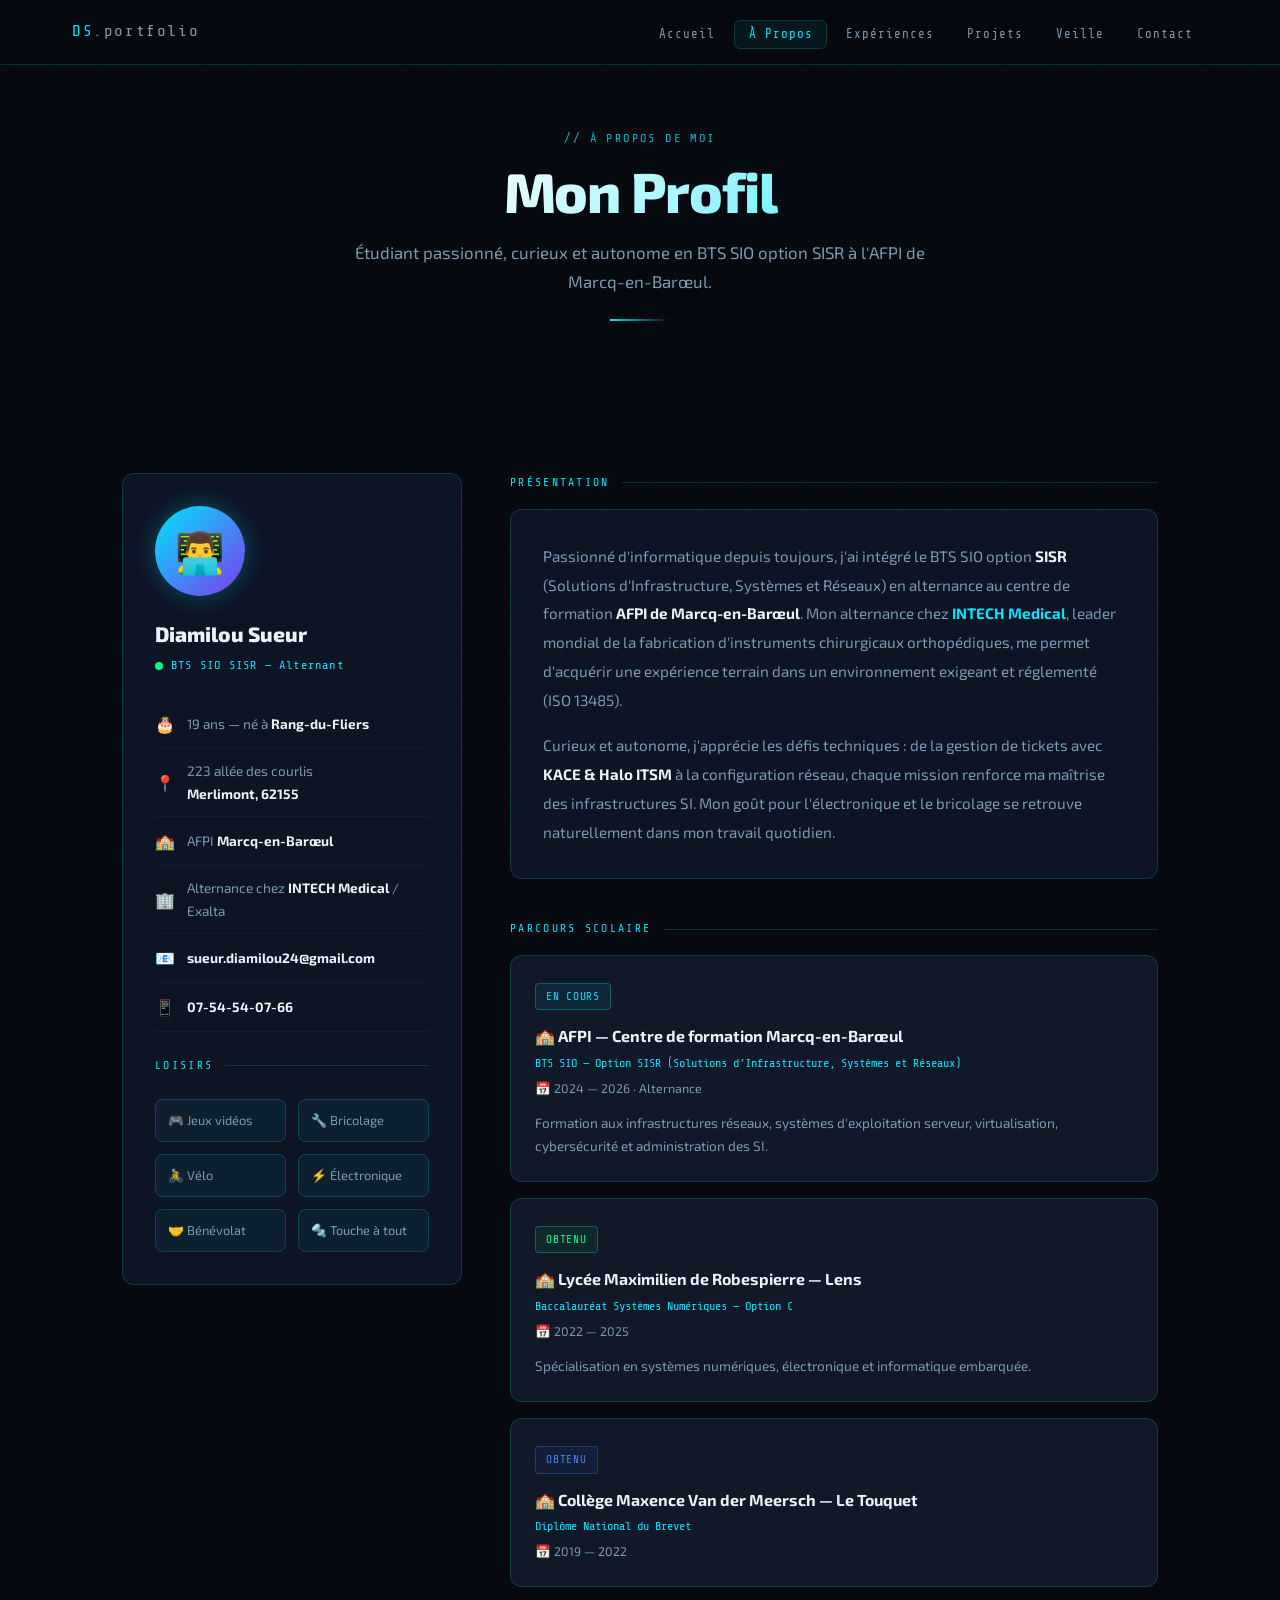
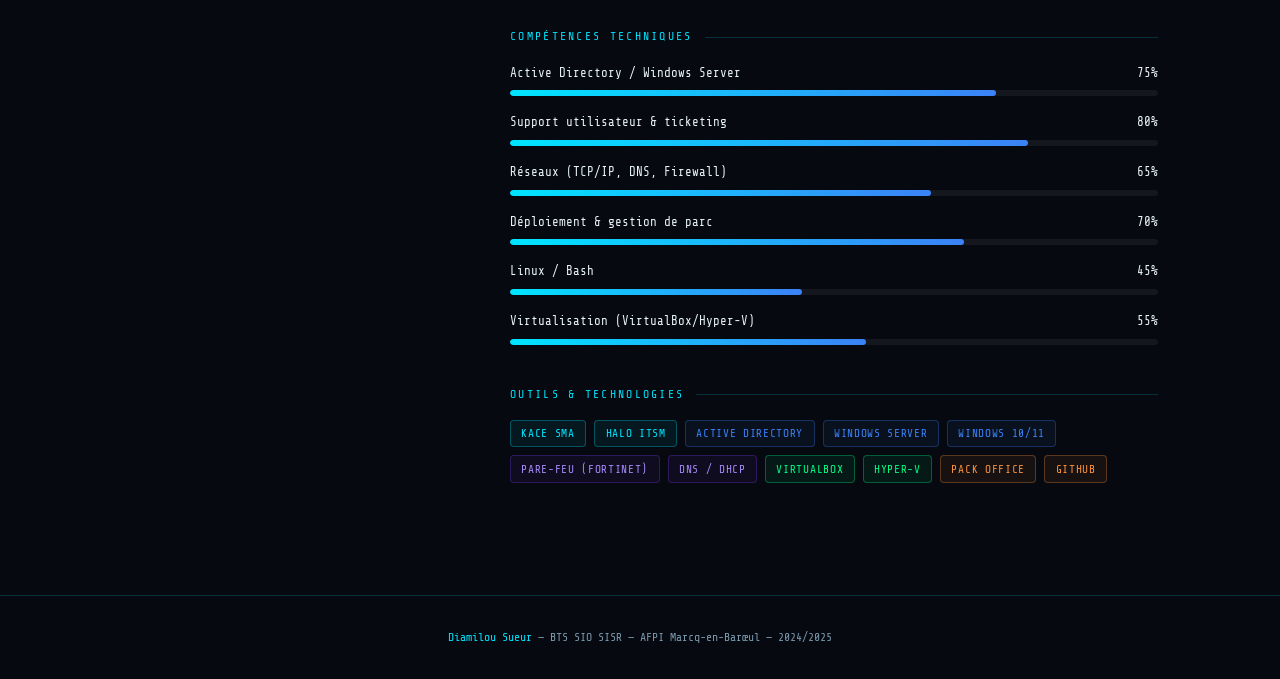
==== apropos.html @ cc088f73 "Add files via upload" ====
<!DOCTYPE html>
<html lang="fr">
<head>
  <meta charset="UTF-8" />
  <meta name="viewport" content="width=device-width, initial-scale=1.0" />
  <title>À Propos — Diamilou Sueur</title>
  <link rel="stylesheet" href="style.css" />
  <style>
    .profile-grid {
      display: grid;
      grid-template-columns: 340px 1fr;
      gap: 3rem;
      align-items: start;
      margin-top: 2rem;
    }
    /* PROFILE CARD */
    .profile-card {
      background: var(--bg-card);
      border: 1px solid var(--border);
      border-radius: var(--radius);
      padding: 2rem;
      position: sticky;
      top: 88px;
    }
    .avatar-wrap {
      width: 90px; height: 90px;
      border-radius: 50%;
      background: linear-gradient(135deg, var(--accent-cyan), var(--accent-violet));
      display: flex;
      align-items: center;
      justify-content: center;
      font-size: 2.5rem;
      margin-bottom: 1.25rem;
      box-shadow: 0 0 24px rgba(0,229,255,0.3);
    }
    .profile-name { font-weight: 800; font-size: 1.3rem; margin-bottom: 0.25rem; }
    .profile-role {
      font-family: var(--font-mono);
      font-size: 0.75rem;
      color: var(--accent-cyan);
      letter-spacing: 0.1em;
      margin-bottom: 1.5rem;
    }
    .profile-info-row {
      display: flex;
      align-items: center;
      gap: 0.75rem;
      padding: 0.65rem 0;
      border-bottom: 1px solid rgba(255,255,255,0.04);
      font-size: 0.85rem;
      color: var(--text-muted);
    }
    .profile-info-row:last-child { border-bottom: none; }
    .profile-info-row .icon { font-size: 1rem; flex-shrink: 0; width: 20px; text-align: center; }
    .profile-info-row strong { color: var(--text-primary); }

    /* HOBBIES */
    .hobby-grid {
      display: grid;
      grid-template-columns: 1fr 1fr;
      gap: 0.75rem;
      margin-top: 1.5rem;
    }
    .hobby-chip {
      background: rgba(0,229,255,0.06);
      border: 1px solid var(--border);
      border-radius: 8px;
      padding: 0.6rem 0.75rem;
      font-size: 0.8rem;
      color: var(--text-muted);
      display: flex;
      align-items: center;
      gap: 0.5rem;
      transition: all 0.2s;
    }
    .hobby-chip:hover {
      border-color: rgba(0,229,255,0.3);
      color: var(--text-primary);
    }

    /* SKILLS SECTION */
    .skills-block { margin-bottom: 2.5rem; }
    .skills-block-title {
      font-family: var(--font-mono);
      font-size: 0.72rem;
      letter-spacing: 0.2em;
      text-transform: uppercase;
      color: var(--accent-cyan);
      margin-bottom: 1rem;
      display: flex;
      align-items: center;
      gap: 0.75rem;
    }
    .skills-block-title::after {
      content: '';
      flex: 1;
      height: 1px;
      background: var(--border);
    }

    /* FORMATION BLOCK */
    .formation-card {
      background: var(--bg-card2);
      border: 1px solid var(--border);
      border-radius: var(--radius);
      padding: 1.5rem;
      margin-bottom: 1rem;
      transition: all 0.3s;
    }
    .formation-card:hover {
      border-color: rgba(0,229,255,0.3);
    }
    .formation-school {
      font-weight: 700;
      font-size: 1rem;
      margin-bottom: 0.2rem;
    }
    .formation-diploma {
      font-size: 0.85rem;
      color: var(--accent-cyan);
      font-family: var(--font-mono);
      font-size: 0.75rem;
      margin-bottom: 0.3rem;
    }
    .formation-period {
      font-size: 0.78rem;
      color: var(--text-muted);
    }
    .formation-loc {
      font-size: 0.78rem;
      color: var(--text-muted);
    }

    /* OS/TOOLS BADGES */
    .tools-wrap { display: flex; flex-wrap: wrap; gap: 0.5rem; margin-top: 0.75rem; }

    @media (max-width: 900px) {
      .profile-grid { grid-template-columns: 1fr; }
      .profile-card { position: static; }
    }
  </style>
</head>
<body>

<nav>
  <div class="nav-inner">
    <a class="nav-logo" href="index.html">DS<span>.portfolio</span></a>
    <ul class="nav-links">
      <li><a href="index.html">Accueil</a></li>
      <li><a href="apropos.html" class="active">À Propos</a></li>
      <li><a href="experiences.html">Expériences</a></li>
      <li><a href="projets.html">Projets</a></li>
      <li><a href="veille.html">Veille</a></li>
      <li><a href="contact.html">Contact</a></li>
    </ul>
    <div class="nav-burger" onclick="toggleMenu()"><span></span><span></span><span></span></div>
  </div>
</nav>

<main>
  <section class="page-hero">
    <div class="container">
      <div class="page-tag">// À propos de moi</div>
      <h1 class="page-title">Mon Profil</h1>
      <p class="page-sub">Étudiant passionné, curieux et autonome en BTS SIO option SISR à l'AFPI de Marcq-en-Barœul.</p>
      <div class="divider"></div>
    </div>
  </section>

  <section class="section">
    <div class="container">
      <div class="profile-grid">

        <!-- LEFT: Profile card -->
        <div class="animate-in">
          <div class="profile-card">
            <div class="avatar-wrap">👨‍💻</div>
            <div class="profile-name">Diamilou Sueur</div>
            <div class="profile-role"><span class="status-dot"></span>BTS SIO SISR — Alternant</div>

            <div class="profile-info-row">
              <span class="icon">🎂</span>
              <div>19 ans — né à <strong>Rang-du-Fliers</strong></div>
            </div>
            <div class="profile-info-row">
              <span class="icon">📍</span>
              <div>223 allée des courlis<br><strong>Merlimont, 62155</strong></div>
            </div>
            <div class="profile-info-row">
              <span class="icon">🏫</span>
              <div>AFPI <strong>Marcq-en-Barœul</strong></div>
            </div>
            <div class="profile-info-row">
              <span class="icon">🏢</span>
              <div>Alternance chez <strong>INTECH Medical</strong> / Exalta</div>
            </div>
            <div class="profile-info-row">
              <span class="icon">📧</span>
              <div style="word-break:break-all"><strong>sueur.diamilou24@gmail.com</strong></div>
            </div>
            <div class="profile-info-row">
              <span class="icon">📱</span>
              <div><strong>07-54-54-07-66</strong></div>
            </div>

            <!-- LOISIRS -->
            <div style="margin-top:1.5rem">
              <div class="skills-block-title">Loisirs</div>
              <div class="hobby-grid">
                <div class="hobby-chip">🎮 Jeux vidéos</div>
                <div class="hobby-chip">🔧 Bricolage</div>
                <div class="hobby-chip">🚴 Vélo</div>
                <div class="hobby-chip">⚡ Électronique</div>
                <div class="hobby-chip">🤝 Bénévolat</div>
                <div class="hobby-chip">🔩 Touche à tout</div>
              </div>
            </div>
          </div>
        </div>

        <!-- RIGHT: content -->
        <div>

          <!-- Présentation -->
          <div class="animate-in" style="margin-bottom:2.5rem">
            <div class="skills-block-title">Présentation</div>
            <div class="card">
              <p style="color:var(--text-muted); line-height:1.9; font-size:0.95rem;">
                Passionné d'informatique depuis toujours, j'ai intégré le BTS SIO option <strong style="color:var(--text-primary)">SISR</strong> 
                (Solutions d'Infrastructure, Systèmes et Réseaux) en alternance au centre de formation 
                <strong style="color:var(--text-primary)">AFPI de Marcq-en-Barœul</strong>. 
                Mon alternance chez <strong style="color:var(--accent-cyan)">INTECH Medical</strong>, leader mondial de la fabrication 
                d'instruments chirurgicaux orthopédiques, me permet d'acquérir une expérience terrain dans 
                un environnement exigeant et réglementé (ISO 13485).
              </p>
              <p style="color:var(--text-muted); line-height:1.9; font-size:0.95rem; margin-top:1rem;">
                Curieux et autonome, j'apprécie les défis techniques : de la gestion de tickets avec 
                <strong style="color:var(--text-primary)">KACE & Halo ITSM</strong> à la configuration réseau, 
                chaque mission renforce ma maîtrise des infrastructures SI. Mon goût pour l'électronique 
                et le bricolage se retrouve naturellement dans mon travail quotidien.
              </p>
            </div>
          </div>

          <!-- Formation -->
          <div class="animate-in" style="margin-bottom:2.5rem">
            <div class="skills-block-title">Parcours scolaire</div>

            <div class="formation-card">
              <div class="badge badge-cyan" style="margin-bottom:0.75rem">En cours</div>
              <div class="formation-school">🏫 AFPI — Centre de formation Marcq-en-Barœul</div>
              <div class="formation-diploma">BTS SIO — Option SISR (Solutions d'Infrastructure, Systèmes et Réseaux)</div>
              <div class="formation-period">📅 2024 — 2026 · Alternance</div>
              <div style="margin-top:0.75rem; font-size:0.85rem; color:var(--text-muted);">
                Formation aux infrastructures réseaux, systèmes d'exploitation serveur, virtualisation, 
                cybersécurité et administration des SI.
              </div>
            </div>

            <div class="formation-card">
              <div class="badge badge-green" style="margin-bottom:0.75rem">Obtenu</div>
              <div class="formation-school">🏫 Lycée Maximilien de Robespierre — Lens</div>
              <div class="formation-diploma">Baccalauréat Systèmes Numériques — Option C</div>
              <div class="formation-period">📅 2022 — 2025</div>
              <div style="margin-top:0.75rem; font-size:0.85rem; color:var(--text-muted);">
                Spécialisation en systèmes numériques, électronique et informatique embarquée.
              </div>
            </div>

            <div class="formation-card">
              <div class="badge badge-blue" style="margin-bottom:0.75rem">Obtenu</div>
              <div class="formation-school">🏫 Collège Maxence Van der Meersch — Le Touquet</div>
              <div class="formation-diploma">Diplôme National du Brevet</div>
              <div class="formation-period">📅 2019 — 2022</div>
            </div>
          </div>

          <!-- Compétences techniques -->
          <div class="animate-in">
            <div class="skills-block-title">Compétences techniques</div>

            <div class="skills-block">
              <div class="skill-bar-wrap">
                <div class="skill-label"><span>Active Directory / Windows Server</span><span>75%</span></div>
                <div class="skill-bar-bg"><div class="skill-bar-fill" data-width="75"></div></div>
              </div>
              <div class="skill-bar-wrap">
                <div class="skill-label"><span>Support utilisateur & ticketing</span><span>80%</span></div>
                <div class="skill-bar-bg"><div class="skill-bar-fill" data-width="80"></div></div>
              </div>
              <div class="skill-bar-wrap">
                <div class="skill-label"><span>Réseaux (TCP/IP, DNS, Firewall)</span><span>65%</span></div>
                <div class="skill-bar-bg"><div class="skill-bar-fill" data-width="65"></div></div>
              </div>
              <div class="skill-bar-wrap">
                <div class="skill-label"><span>Déploiement & gestion de parc</span><span>70%</span></div>
                <div class="skill-bar-bg"><div class="skill-bar-fill" data-width="70"></div></div>
              </div>
              <div class="skill-bar-wrap">
                <div class="skill-label"><span>Linux / Bash</span><span>45%</span></div>
                <div class="skill-bar-bg"><div class="skill-bar-fill" data-width="45"></div></div>
              </div>
              <div class="skill-bar-wrap">
                <div class="skill-label"><span>Virtualisation (VirtualBox/Hyper-V)</span><span>55%</span></div>
                <div class="skill-bar-bg"><div class="skill-bar-fill" data-width="55"></div></div>
              </div>
            </div>

            <div class="skills-block-title" style="margin-top:2rem">Outils & technologies</div>
            <div class="tools-wrap">
              <span class="badge badge-cyan">KACE SMA</span>
              <span class="badge badge-cyan">Halo ITSM</span>
              <span class="badge badge-blue">Active Directory</span>
              <span class="badge badge-blue">Windows Server</span>
              <span class="badge badge-blue">Windows 10/11</span>
              <span class="badge badge-violet">Pare-feu (Fortinet)</span>
              <span class="badge badge-violet">DNS / DHCP</span>
              <span class="badge badge-green">VirtualBox</span>
              <span class="badge badge-green">Hyper-V</span>
              <span class="badge badge-orange">Pack Office</span>
              <span class="badge badge-orange">GitHub</span>
            </div>
          </div>

        </div>
      </div>
    </div>
  </section>
</main>

<footer>
  <div class="container">
    <span>Diamilou Sueur</span> — BTS SIO SISR — AFPI Marcq-en-Barœul — 2024/2025
  </div>
</footer>

<script>
  function toggleMenu() {
    document.querySelector('.nav-links').classList.toggle('open');
  }
  const observer = new IntersectionObserver((entries) => {
    entries.forEach(e => { if (e.isIntersecting) e.target.classList.add('visible'); });
  }, { threshold: 0.1 });
  document.querySelectorAll('.animate-in').forEach(el => observer.observe(el));

  // Skill bars
  const barObserver = new IntersectionObserver((entries) => {
    entries.forEach(e => {
      if (e.isIntersecting) {
        e.target.querySelectorAll('.skill-bar-fill').forEach(bar => {
          bar.style.width = bar.dataset.width + '%';
        });
      }
    });
  }, { threshold: 0.3 });
  document.querySelectorAll('.skills-block').forEach(b => barObserver.observe(b));
</script>
</body>
</html>
---- style.css ----
/* ===========================
   DIAMILOU SUEUR — PORTFOLIO
   BTS SIO SISR — AFPI LILLE
   =========================== */

@import url('https://fonts.googleapis.com/css2?family=Share+Tech+Mono&family=Exo+2:wght@300;400;600;700;800&family=Space+Mono:wght@400;700&display=swap');

:root {
  --bg-deep:       #06090f;
  --bg-card:       #0d1424;
  --bg-card2:      #111827;
  --accent-cyan:   #00e5ff;
  --accent-blue:   #3b82f6;
  --accent-violet: #7c3aed;
  --accent-green:  #00ff88;
  --text-primary:  #e8f4f8;
  --text-muted:    #7a9ab0;
  --border:        rgba(0,229,255,0.18);
  --glow:          0 0 20px rgba(0,229,255,0.25);
  --radius:        12px;
  --font-mono:     'Share Tech Mono', monospace;
  --font-body:     'Exo 2', sans-serif;
}

*, *::before, *::after { box-sizing: border-box; margin: 0; padding: 0; }

html { scroll-behavior: smooth; }

body {
  background: var(--bg-deep);
  color: var(--text-primary);
  font-family: var(--font-body);
  font-size: 16px;
  line-height: 1.7;
  min-height: 100vh;
  overflow-x: hidden;
}

/* GRID BACKGROUND */
body::before {
  content: '';
  position: fixed;
  inset: 0;
  background-image:
    linear-gradient(rgba(0,229,255,0.03) 1px, transparent 1px),
    linear-gradient(90deg, rgba(0,229,255,0.03) 1px, transparent 1px);
  background-size: 50px 50px;
  pointer-events: none;
  z-index: 0;
}

/* =====================
   NAVIGATION
   ===================== */
nav {
  position: fixed;
  top: 0; left: 0; right: 0;
  z-index: 100;
  background: rgba(6,9,15,0.92);
  backdrop-filter: blur(16px);
  border-bottom: 1px solid var(--border);
}

.nav-inner {
  max-width: 1200px;
  margin: 0 auto;
  padding: 0 2rem;
  display: flex;
  align-items: center;
  justify-content: space-between;
  height: 64px;
}

.nav-logo {
  font-family: var(--font-mono);
  font-size: 1rem;
  color: var(--accent-cyan);
  text-decoration: none;
  letter-spacing: 0.1em;
}

.nav-logo span { color: var(--text-muted); }

.nav-links {
  display: flex;
  gap: 0.25rem;
  list-style: none;
}

.nav-links a {
  font-family: var(--font-mono);
  font-size: 0.78rem;
  color: var(--text-muted);
  text-decoration: none;
  padding: 0.4rem 0.85rem;
  border-radius: 6px;
  letter-spacing: 0.08em;
  transition: all 0.2s ease;
  border: 1px solid transparent;
}

.nav-links a:hover,
.nav-links a.active {
  color: var(--accent-cyan);
  border-color: var(--border);
  background: rgba(0,229,255,0.06);
}

.nav-burger {
  display: none;
  flex-direction: column;
  gap: 5px;
  cursor: pointer;
  padding: 4px;
}
.nav-burger span {
  display: block;
  width: 24px; height: 2px;
  background: var(--accent-cyan);
  transition: all 0.3s;
}

/* =====================
   LAYOUT
   ===================== */
main {
  position: relative;
  z-index: 1;
  padding-top: 64px;
}

.container {
  max-width: 1100px;
  margin: 0 auto;
  padding: 0 2rem;
}

/* =====================
   PAGE HERO
   ===================== */
.page-hero {
  padding: 4rem 0 3rem;
  text-align: center;
}

.page-tag {
  font-family: var(--font-mono);
  font-size: 0.75rem;
  color: var(--accent-cyan);
  letter-spacing: 0.2em;
  text-transform: uppercase;
  margin-bottom: 0.75rem;
  opacity: 0.8;
}

.page-title {
  font-family: 'Exo 2', sans-serif;
  font-weight: 800;
  font-size: clamp(2rem, 5vw, 3.5rem);
  line-height: 1.1;
  letter-spacing: -0.02em;
  background: linear-gradient(135deg, #fff 30%, var(--accent-cyan) 100%);
  -webkit-background-clip: text;
  -webkit-text-fill-color: transparent;
  background-clip: text;
  margin-bottom: 1rem;
}

.page-sub {
  font-size: 1.05rem;
  color: var(--text-muted);
  max-width: 600px;
  margin: 0 auto;
}

/* =====================
   DIVIDER
   ===================== */
.divider {
  width: 60px;
  height: 2px;
  background: linear-gradient(90deg, var(--accent-cyan), transparent);
  margin: 1.5rem auto;
}

/* =====================
   CARDS
   ===================== */
.card {
  background: var(--bg-card);
  border: 1px solid var(--border);
  border-radius: var(--radius);
  padding: 2rem;
  position: relative;
  overflow: hidden;
  transition: border-color 0.3s, transform 0.3s, box-shadow 0.3s;
}

.card::before {
  content: '';
  position: absolute;
  top: 0; left: 0; right: 0;
  height: 2px;
  background: linear-gradient(90deg, transparent, var(--accent-cyan), transparent);
  opacity: 0;
  transition: opacity 0.3s;
}

.card:hover {
  border-color: rgba(0,229,255,0.4);
  transform: translateY(-3px);
  box-shadow: var(--glow);
}

.card:hover::before { opacity: 1; }

.card-grid {
  display: grid;
  grid-template-columns: repeat(auto-fill, minmax(300px, 1fr));
  gap: 1.5rem;
  margin: 2rem 0;
}

/* =====================
   BADGE / TAGS
   ===================== */
.badge {
  display: inline-block;
  font-family: var(--font-mono);
  font-size: 0.7rem;
  padding: 0.2rem 0.65rem;
  border-radius: 4px;
  border: 1px solid;
  letter-spacing: 0.06em;
  text-transform: uppercase;
}

.badge-cyan   { color: var(--accent-cyan);   border-color: rgba(0,229,255,0.3);   background: rgba(0,229,255,0.07); }
.badge-blue   { color: var(--accent-blue);   border-color: rgba(59,130,246,0.3);  background: rgba(59,130,246,0.07); }
.badge-violet { color: #a78bfa;              border-color: rgba(124,58,237,0.3);  background: rgba(124,58,237,0.07); }
.badge-green  { color: var(--accent-green);  border-color: rgba(0,255,136,0.3);   background: rgba(0,255,136,0.07); }
.badge-orange { color: #fb923c;              border-color: rgba(251,146,60,0.3);  background: rgba(251,146,60,0.07); }

.badge-row { display: flex; flex-wrap: wrap; gap: 0.5rem; margin-top: 1rem; }

/* =====================
   SECTION HEADING
   ===================== */
.section { padding: 3rem 0; }
.section-title {
  font-family: var(--font-mono);
  font-size: 0.75rem;
  letter-spacing: 0.25em;
  text-transform: uppercase;
  color: var(--accent-cyan);
  margin-bottom: 0.5rem;
}
.section-heading {
  font-family: 'Exo 2', sans-serif;
  font-weight: 700;
  font-size: 1.8rem;
  color: var(--text-primary);
  margin-bottom: 0.5rem;
}
.section-desc {
  color: var(--text-muted);
  max-width: 600px;
  margin-bottom: 2rem;
}

/* =====================
   TIMELINE
   ===================== */
.timeline { position: relative; padding-left: 2rem; }
.timeline::before {
  content: '';
  position: absolute;
  left: 0; top: 0; bottom: 0;
  width: 2px;
  background: linear-gradient(to bottom, var(--accent-cyan), var(--accent-violet), transparent);
  border-radius: 2px;
}

.timeline-item {
  position: relative;
  margin-bottom: 2.5rem;
  animation: fadeUp 0.5s ease forwards;
  opacity: 0;
}

.timeline-item:nth-child(1) { animation-delay: 0.1s; }
.timeline-item:nth-child(2) { animation-delay: 0.2s; }
.timeline-item:nth-child(3) { animation-delay: 0.3s; }
.timeline-item:nth-child(4) { animation-delay: 0.4s; }
.timeline-item:nth-child(5) { animation-delay: 0.5s; }

.timeline-dot {
  position: absolute;
  left: -2.4rem;
  top: 0.4rem;
  width: 12px; height: 12px;
  border-radius: 50%;
  background: var(--accent-cyan);
  border: 2px solid var(--bg-deep);
  box-shadow: 0 0 8px var(--accent-cyan);
}

.timeline-date {
  font-family: var(--font-mono);
  font-size: 0.72rem;
  color: var(--accent-cyan);
  letter-spacing: 0.1em;
  margin-bottom: 0.35rem;
}

.timeline-company {
  font-weight: 700;
  font-size: 1.1rem;
  margin-bottom: 0.2rem;
}

.timeline-role {
  color: var(--text-muted);
  font-size: 0.9rem;
  margin-bottom: 0.75rem;
}

.timeline-tasks {
  list-style: none;
  font-size: 0.9rem;
}
.timeline-tasks li {
  color: var(--text-muted);
  padding: 0.2rem 0 0.2rem 1.2rem;
  position: relative;
}
.timeline-tasks li::before {
  content: '▸';
  position: absolute;
  left: 0;
  color: var(--accent-cyan);
}

/* =====================
   SKILL BARS
   ===================== */
.skill-bar-wrap { margin-bottom: 1rem; }
.skill-label {
  display: flex;
  justify-content: space-between;
  font-family: var(--font-mono);
  font-size: 0.78rem;
  color: var(--text-primary);
  margin-bottom: 0.4rem;
}
.skill-bar-bg {
  height: 6px;
  background: rgba(255,255,255,0.06);
  border-radius: 3px;
  overflow: hidden;
}
.skill-bar-fill {
  height: 100%;
  border-radius: 3px;
  background: linear-gradient(90deg, var(--accent-cyan), var(--accent-blue));
  width: 0;
  transition: width 1.2s cubic-bezier(.4,0,.2,1);
}

/* =====================
   PROJECT CARD
   ===================== */
.project-card {
  background: var(--bg-card);
  border: 1px solid var(--border);
  border-radius: var(--radius);
  padding: 1.75rem;
  position: relative;
  overflow: hidden;
  transition: all 0.3s;
}

.project-card::after {
  content: '';
  position: absolute;
  inset: 0;
  background: linear-gradient(135deg, rgba(0,229,255,0.04), transparent);
  opacity: 0;
  transition: opacity 0.3s;
}

.project-card:hover {
  border-color: rgba(0,229,255,0.4);
  box-shadow: var(--glow);
  transform: translateY(-4px);
}
.project-card:hover::after { opacity: 1; }

.project-num {
  font-family: var(--font-mono);
  font-size: 2.5rem;
  font-weight: 700;
  color: rgba(0,229,255,0.1);
  position: absolute;
  top: 1rem; right: 1.5rem;
  line-height: 1;
}

.project-title {
  font-weight: 700;
  font-size: 1.05rem;
  margin-bottom: 0.5rem;
}

.project-desc {
  font-size: 0.88rem;
  color: var(--text-muted);
  margin-bottom: 1rem;
  line-height: 1.6;
}

/* =====================
   VEILLE CARD
   ===================== */
.veille-grid {
  display: grid;
  grid-template-columns: repeat(auto-fill, minmax(280px, 1fr));
  gap: 1.5rem;
}

.veille-card {
  background: var(--bg-card);
  border: 1px solid var(--border);
  border-radius: var(--radius);
  padding: 1.75rem;
  transition: all 0.3s;
  position: relative;
}

.veille-card:hover {
  border-color: rgba(0,229,255,0.4);
  box-shadow: var(--glow);
}

.veille-icon {
  font-size: 1.8rem;
  margin-bottom: 1rem;
}

.veille-title {
  font-weight: 700;
  font-size: 1rem;
  margin-bottom: 0.5rem;
  color: var(--text-primary);
}

.veille-desc {
  font-size: 0.85rem;
  color: var(--text-muted);
  line-height: 1.6;
}

/* =====================
   TOOL CARD (KACE/Halo)
   ===================== */
.tool-card {
  display: flex;
  gap: 1.25rem;
  align-items: flex-start;
  background: var(--bg-card);
  border: 1px solid var(--border);
  border-radius: var(--radius);
  padding: 1.5rem;
  margin-bottom: 1.25rem;
  transition: all 0.3s;
}
.tool-card:hover {
  border-color: rgba(0,229,255,0.4);
  box-shadow: var(--glow);
}
.tool-icon {
  font-size: 2rem;
  flex-shrink: 0;
  margin-top: 0.1rem;
}
.tool-content h3 { font-weight: 700; margin-bottom: 0.35rem; }
.tool-content p  { font-size: 0.88rem; color: var(--text-muted); }

/* =====================
   CONTACT
   ===================== */
.contact-grid {
  display: grid;
  grid-template-columns: 1fr 1fr;
  gap: 3rem;
  align-items: start;
}

.contact-item {
  display: flex;
  align-items: center;
  gap: 1rem;
  padding: 1rem;
  background: var(--bg-card);
  border: 1px solid var(--border);
  border-radius: var(--radius);
  margin-bottom: 1rem;
  text-decoration: none;
  color: var(--text-primary);
  transition: all 0.3s;
}
.contact-item:hover {
  border-color: rgba(0,229,255,0.4);
  box-shadow: var(--glow);
}
.contact-emoji { font-size: 1.5rem; }
.contact-info small { display: block; font-family: var(--font-mono); font-size: 0.72rem; color: var(--text-muted); }
.contact-info strong { font-size: 0.92rem; }

/* =====================
   ANIMATIONS
   ===================== */
@keyframes fadeUp {
  from { opacity: 0; transform: translateY(20px); }
  to   { opacity: 1; transform: translateY(0); }
}

@keyframes pulse-dot {
  0%, 100% { box-shadow: 0 0 6px var(--accent-green); }
  50%       { box-shadow: 0 0 14px var(--accent-green); }
}

.animate-in {
  opacity: 0;
  transform: translateY(24px);
  transition: opacity 0.6s ease, transform 0.6s ease;
}
.animate-in.visible {
  opacity: 1;
  transform: translateY(0);
}

/* =====================
   STATUS DOT
   ===================== */
.status-dot {
  display: inline-block;
  width: 8px; height: 8px;
  border-radius: 50%;
  background: var(--accent-green);
  animation: pulse-dot 2s ease-in-out infinite;
  margin-right: 0.5rem;
  vertical-align: middle;
}

/* =====================
   FOOTER
   ===================== */
footer {
  border-top: 1px solid var(--border);
  padding: 2rem 0;
  text-align: center;
  font-family: var(--font-mono);
  font-size: 0.72rem;
  color: var(--text-muted);
  margin-top: 4rem;
  position: relative;
  z-index: 1;
}
footer span { color: var(--accent-cyan); }

/* =====================
   RESPONSIVE
   ===================== */
@media (max-width: 768px) {
  .nav-links { display: none; flex-direction: column; position: absolute; top: 64px; left: 0; right: 0; background: var(--bg-deep); padding: 1rem 2rem; border-bottom: 1px solid var(--border); }
  .nav-links.open { display: flex; }
  .nav-burger { display: flex; }
  .contact-grid { grid-template-columns: 1fr; }
  .card-grid { grid-template-columns: 1fr; }
}
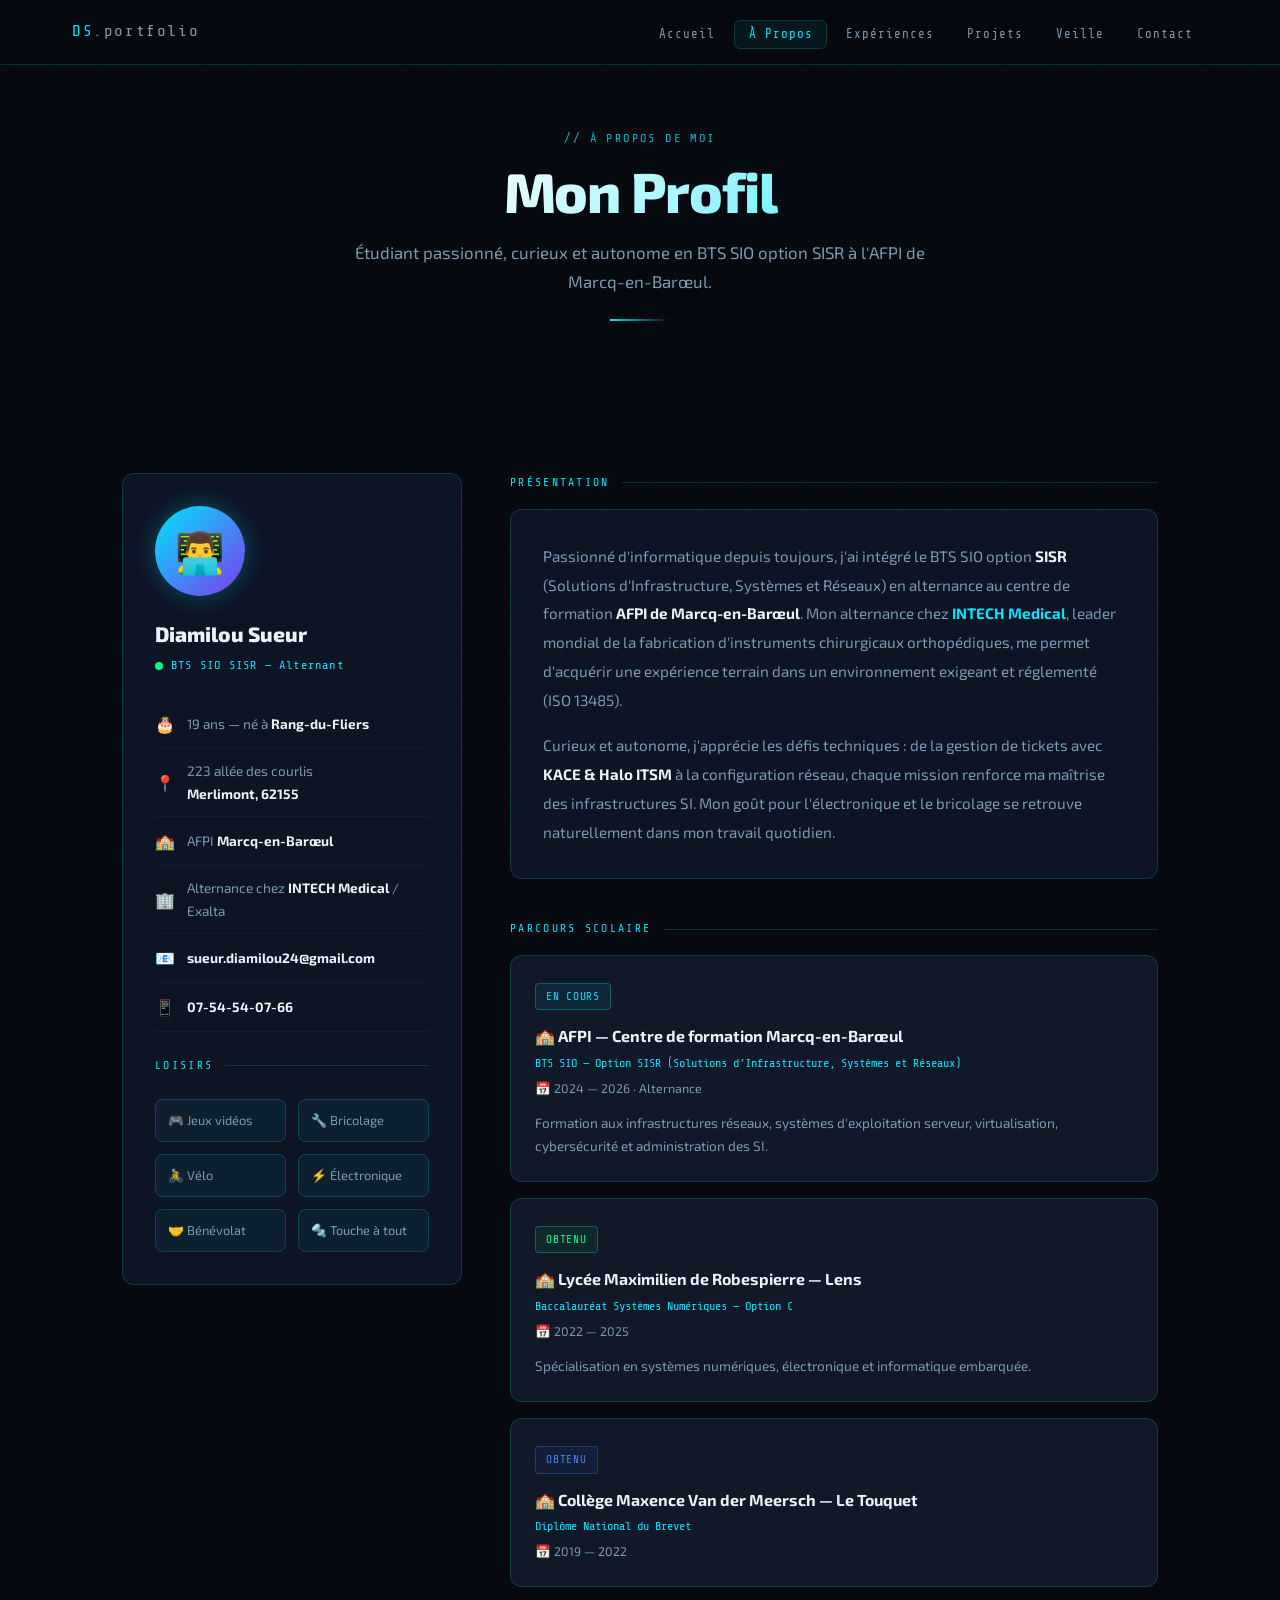
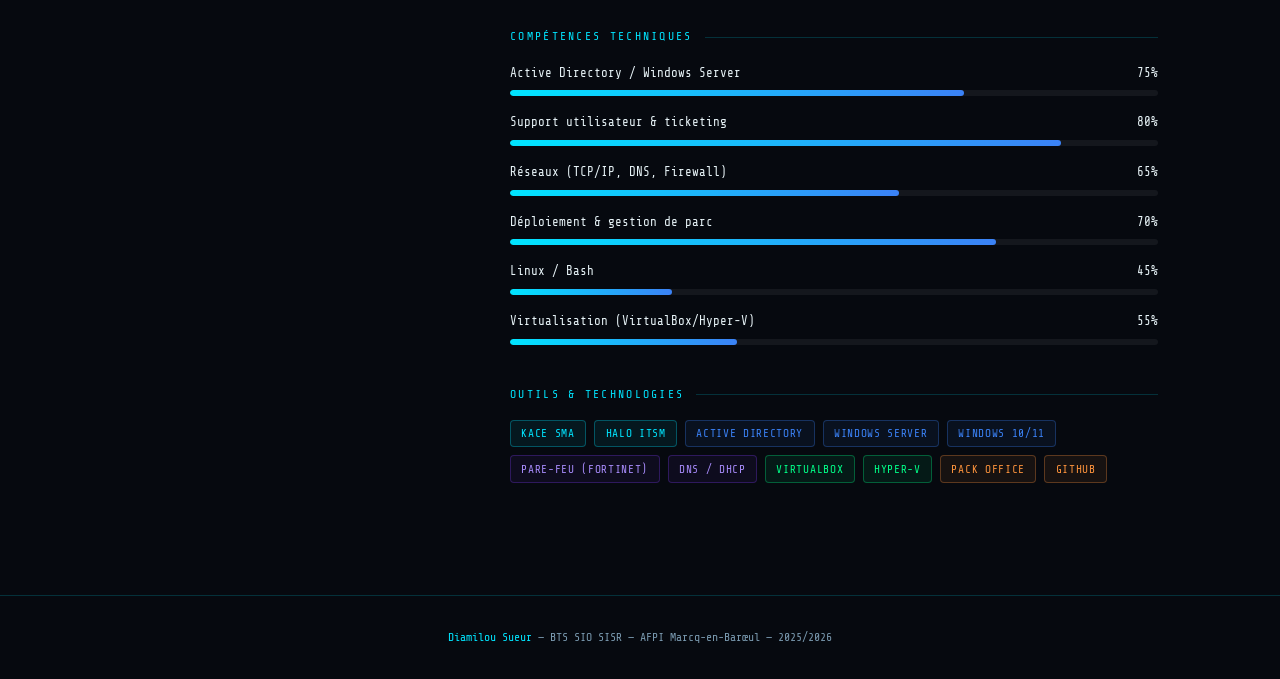
==== commit 6df9c441: "Update apropos.html" ====
--- a/apropos.html
+++ b/apropos.html
@@ -282,27 +282,27 @@
             <div class="skills-block">
               <div class="skill-bar-wrap">
                 <div class="skill-label"><span>Active Directory / Windows Server</span><span>75%</span></div>
+                <div class="skill-bar-bg"><div class="skill-bar-fill" data-width="70"></div></div>
+              </div>
+              <div class="skill-bar-wrap">
+                <div class="skill-label"><span>Support utilisateur & ticketing</span><span>80%</span></div>
+                <div class="skill-bar-bg"><div class="skill-bar-fill" data-width="85"></div></div>
+              </div>
+              <div class="skill-bar-wrap">
+                <div class="skill-label"><span>Réseaux (TCP/IP, DNS, Firewall)</span><span>65%</span></div>
+                <div class="skill-bar-bg"><div class="skill-bar-fill" data-width="60"></div></div>
+              </div>
+              <div class="skill-bar-wrap">
+                <div class="skill-label"><span>Déploiement & gestion de parc</span><span>70%</span></div>
                 <div class="skill-bar-bg"><div class="skill-bar-fill" data-width="75"></div></div>
               </div>
               <div class="skill-bar-wrap">
-                <div class="skill-label"><span>Support utilisateur & ticketing</span><span>80%</span></div>
-                <div class="skill-bar-bg"><div class="skill-bar-fill" data-width="80"></div></div>
-              </div>
-              <div class="skill-bar-wrap">
-                <div class="skill-label"><span>Réseaux (TCP/IP, DNS, Firewall)</span><span>65%</span></div>
-                <div class="skill-bar-bg"><div class="skill-bar-fill" data-width="65"></div></div>
-              </div>
-              <div class="skill-bar-wrap">
-                <div class="skill-label"><span>Déploiement & gestion de parc</span><span>70%</span></div>
-                <div class="skill-bar-bg"><div class="skill-bar-fill" data-width="70"></div></div>
-              </div>
-              <div class="skill-bar-wrap">
                 <div class="skill-label"><span>Linux / Bash</span><span>45%</span></div>
-                <div class="skill-bar-bg"><div class="skill-bar-fill" data-width="45"></div></div>
+                <div class="skill-bar-bg"><div class="skill-bar-fill" data-width="25"></div></div>
               </div>
               <div class="skill-bar-wrap">
                 <div class="skill-label"><span>Virtualisation (VirtualBox/Hyper-V)</span><span>55%</span></div>
-                <div class="skill-bar-bg"><div class="skill-bar-fill" data-width="55"></div></div>
+                <div class="skill-bar-bg"><div class="skill-bar-fill" data-width="35"></div></div>
               </div>
             </div>
 
@@ -330,7 +330,7 @@
 
 <footer>
   <div class="container">
-    <span>Diamilou Sueur</span> — BTS SIO SISR — AFPI Marcq-en-Barœul — 2024/2025
+    <span>Diamilou Sueur</span> — BTS SIO SISR — AFPI Marcq-en-Barœul — 2025/2026
   </div>
 </footer>
 
